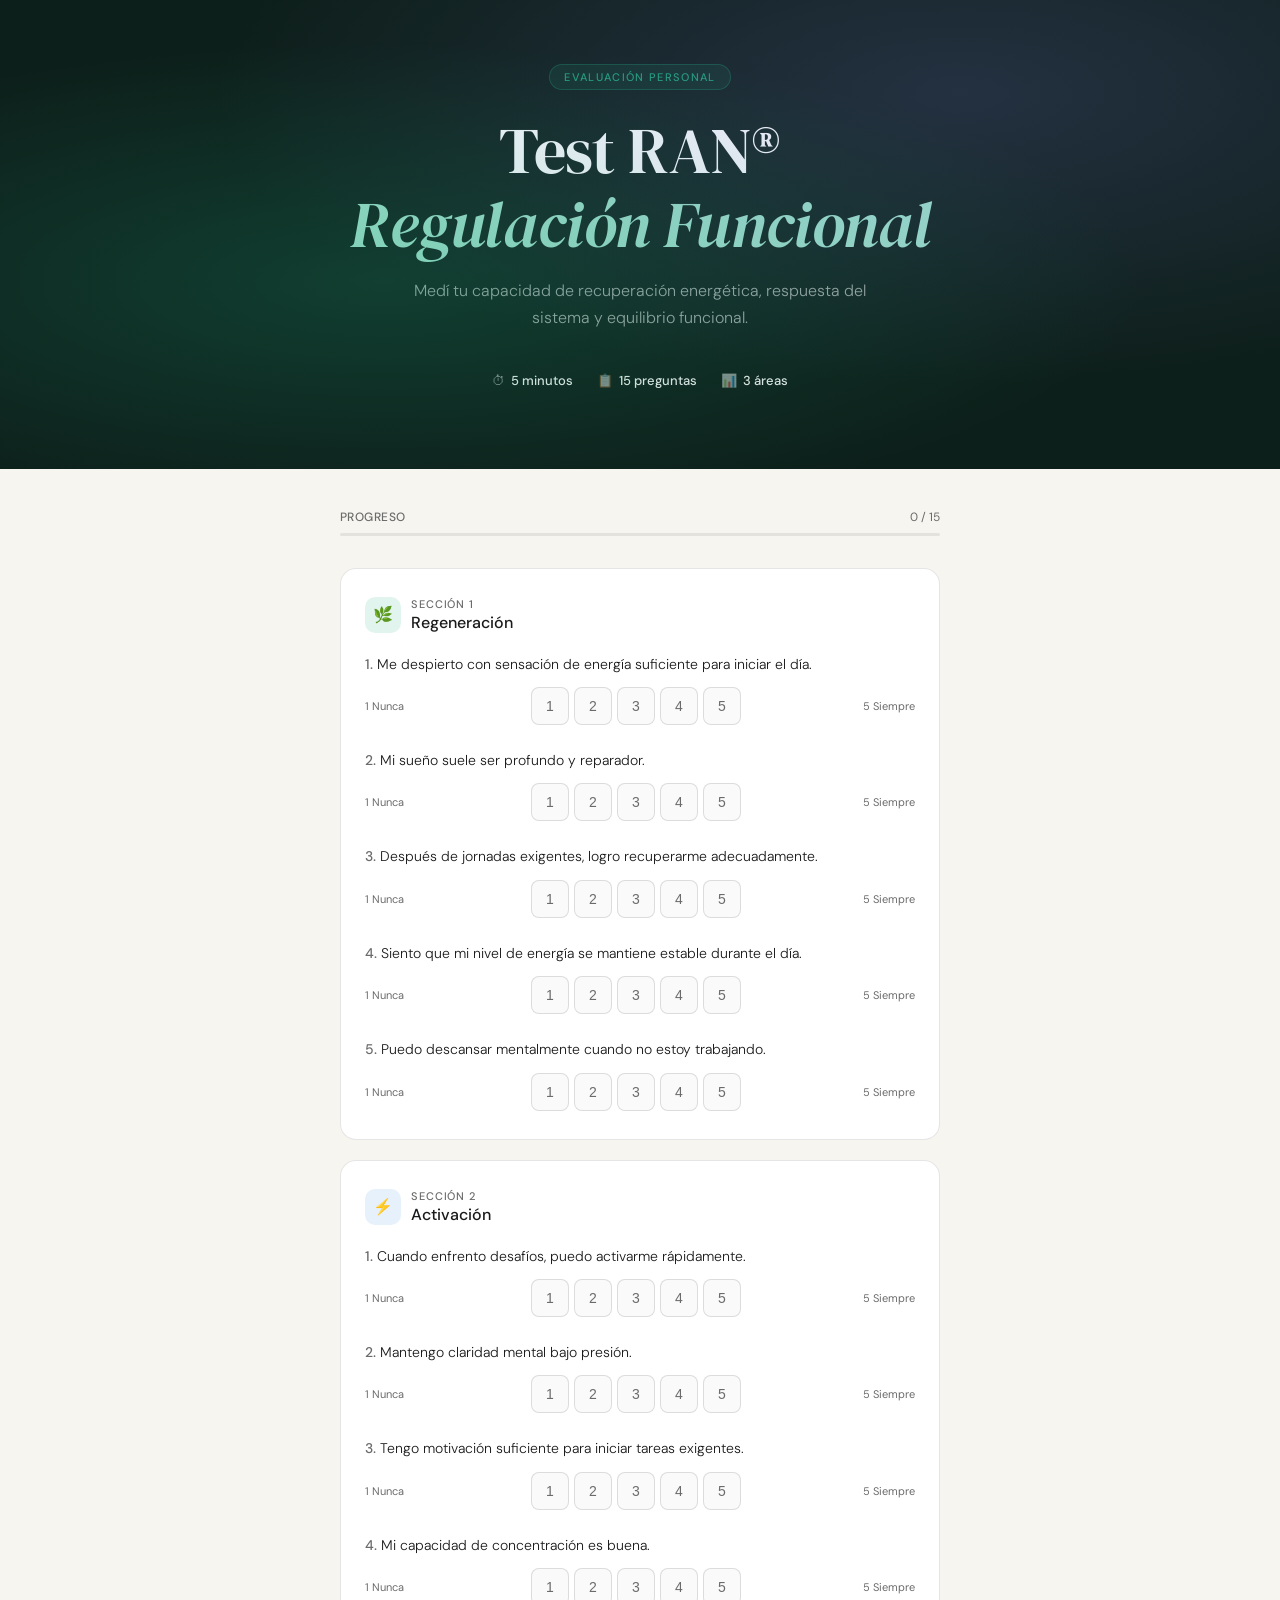
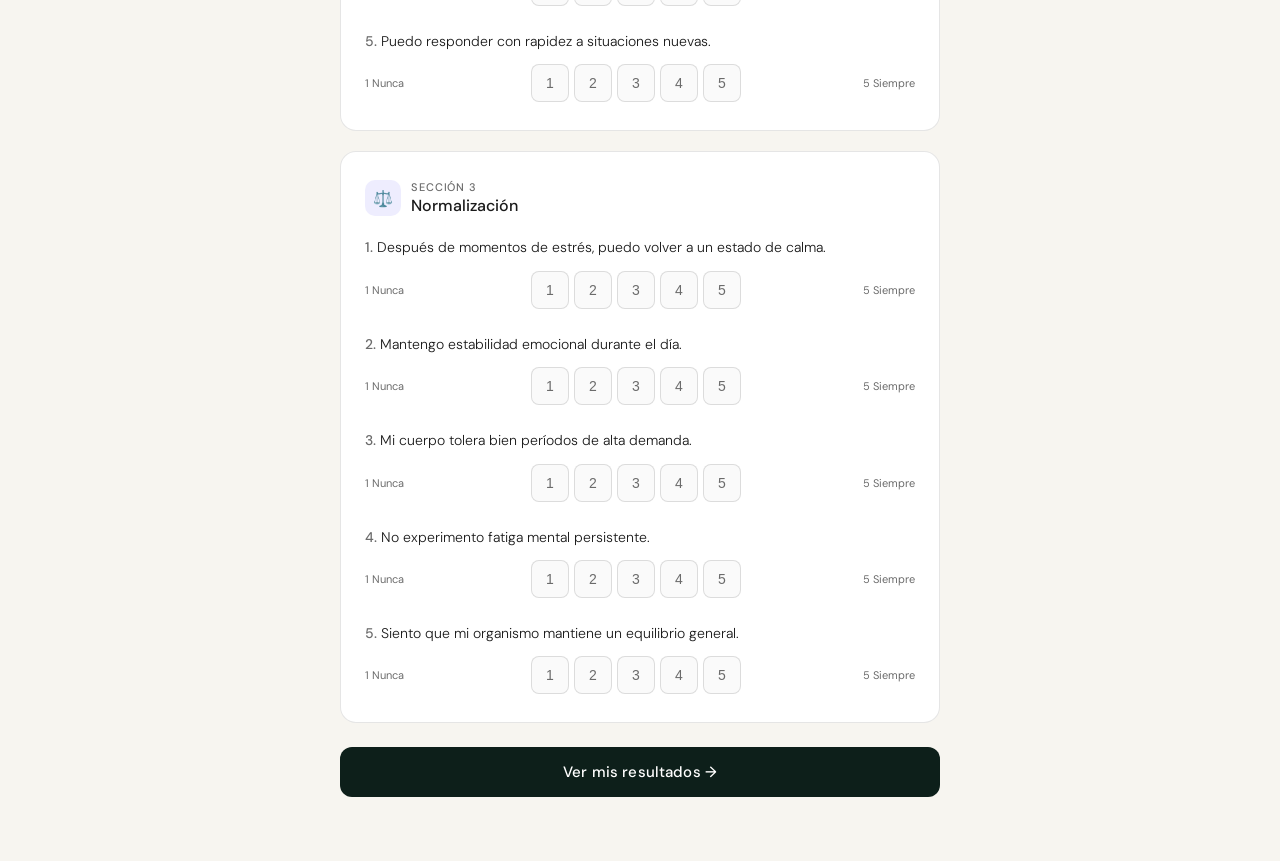
==== index.html @ 5f50fee4 "Add files via upload" ====
<!DOCTYPE html>
<html lang="es">
<head>
<meta charset="UTF-8">
<meta name="viewport" content="width=device-width, initial-scale=1.0">
<title>Test RAN® — Evaluación de Regulación Funcional</title>
<link href="https://fonts.googleapis.com/css2?family=DM+Serif+Display&family=DM+Sans:wght@300;400;500&display=swap" rel="stylesheet">
<style>
  *, *::before, *::after { box-sizing: border-box; margin: 0; padding: 0; }

  :root {
    --teal: #1D9E75;
    --teal-light: #E1F5EE;
    --teal-dark: #0F6E56;
    --blue: #378ADD;
    --blue-light: #E6F1FB;
    --blue-dark: #185FA5;
    --purple: #7F77DD;
    --purple-light: #EEEDFE;
    --purple-dark: #534AB7;
    --amber: #BA7517;
    --amber-light: #FAEEDA;
    --red: #A32D2D;
    --red-light: #FCEBEB;
    --green: #3B6D11;
    --green-light: #EAF3DE;
    --text: #1a1a1a;
    --text-muted: #6b6b6b;
    --border: rgba(0,0,0,0.1);
    --bg: #f7f5f0;
    --card: #ffffff;
  }

  html { scroll-behavior: smooth; }

  body {
    font-family: 'DM Sans', sans-serif;
    background: var(--bg);
    color: var(--text);
    min-height: 100vh;
    padding: 0;
  }

  /* HERO */
  .hero {
    background: #0d1f1a;
    color: #fff;
    padding: 4rem 1.5rem 5rem;
    text-align: center;
    position: relative;
    overflow: hidden;
  }
  .hero::before {
    content: '';
    position: absolute;
    inset: 0;
    background: radial-gradient(ellipse at 30% 60%, rgba(29,158,117,0.25) 0%, transparent 60%),
                radial-gradient(ellipse at 75% 20%, rgba(127,119,221,0.2) 0%, transparent 55%);
    pointer-events: none;
  }
  .hero-eyebrow {
    display: inline-block;
    font-size: 11px;
    font-weight: 500;
    letter-spacing: 0.12em;
    text-transform: uppercase;
    color: var(--teal);
    background: rgba(29,158,117,0.12);
    border: 1px solid rgba(29,158,117,0.3);
    padding: 5px 14px;
    border-radius: 100px;
    margin-bottom: 1.5rem;
  }
  .hero h1 {
    font-family: 'DM Serif Display', serif;
    font-size: clamp(2.4rem, 6vw, 4rem);
    font-weight: 400;
    line-height: 1.15;
    margin-bottom: 1rem;
    letter-spacing: -0.01em;
  }
  .hero h1 em {
    font-style: italic;
    color: #9FE1CB;
  }
  .hero-sub {
    font-size: 16px;
    color: rgba(255,255,255,0.6);
    max-width: 480px;
    margin: 0 auto 2.5rem;
    line-height: 1.7;
    font-weight: 300;
  }
  .hero-meta {
    display: flex; gap: 1.5rem; justify-content: center; flex-wrap: wrap;
  }
  .hero-chip {
    font-size: 13px;
    color: rgba(255,255,255,0.5);
    display: flex; align-items: center; gap: 6px;
  }
  .hero-chip span { color: rgba(255,255,255,0.9); font-weight: 500; }

  /* MAIN */
  .container { max-width: 640px; margin: 0 auto; padding: 2.5rem 1.25rem 4rem; }

  /* PROGRESS */
  .progress-wrap { margin-bottom: 2rem; }
  .progress-top { display: flex; justify-content: space-between; align-items: center; margin-bottom: 8px; }
  .progress-label { font-size: 12px; color: var(--text-muted); font-weight: 500; letter-spacing: 0.04em; text-transform: uppercase; }
  .progress-count { font-size: 12px; color: var(--text-muted); }
  .progress-bar { height: 3px; background: rgba(0,0,0,0.08); border-radius: 2px; }
  .progress-fill { height: 100%; border-radius: 2px; background: var(--teal); transition: width 0.4s ease; }

  /* SECTION CARD */
  .section-card {
    background: var(--card);
    border-radius: 16px;
    border: 1px solid var(--border);
    padding: 1.75rem 1.5rem;
    margin-bottom: 1.25rem;
    animation: fadeUp 0.4s ease both;
  }
  @keyframes fadeUp {
    from { opacity: 0; transform: translateY(12px); }
    to { opacity: 1; transform: translateY(0); }
  }
  .section-card:nth-child(2) { animation-delay: 0.05s; }
  .section-card:nth-child(3) { animation-delay: 0.1s; }

  .section-head { display: flex; align-items: center; gap: 10px; margin-bottom: 1.25rem; }
  .section-icon {
    width: 36px; height: 36px; border-radius: 10px;
    display: flex; align-items: center; justify-content: center;
    font-size: 16px;
  }
  .icon-teal { background: var(--teal-light); }
  .icon-blue { background: var(--blue-light); }
  .icon-purple { background: var(--purple-light); }
  .section-info {}
  .section-num { font-size: 11px; font-weight: 500; color: var(--text-muted); text-transform: uppercase; letter-spacing: 0.08em; }
  .section-name { font-size: 16px; font-weight: 500; color: var(--text); margin-top: 1px; }

  /* QUESTIONS */
  .question { margin-bottom: 1.5rem; }
  .question:last-child { margin-bottom: 0; }
  .q-text {
    font-size: 14px; line-height: 1.6; color: var(--text);
    margin-bottom: 12px; font-weight: 300;
  }
  .q-num-inline { font-weight: 500; color: var(--text-muted); }
  .scale-wrap { display: flex; align-items: center; gap: 8px; }
  .scale-legend { font-size: 11px; color: var(--text-muted); white-space: nowrap; min-width: 44px; font-weight: 400; }
  .scale-legend.right { text-align: right; }
  .scale-btns { display: flex; gap: 5px; flex: 1; justify-content: center; }
  .sbtn {
    width: 38px; height: 38px; border-radius: 8px;
    border: 1px solid rgba(0,0,0,0.12);
    background: #fafafa;
    font-size: 14px; font-weight: 500; color: var(--text-muted);
    cursor: pointer; transition: all 0.15s;
    display: flex; align-items: center; justify-content: center;
  }
  .sbtn:hover { border-color: rgba(0,0,0,0.25); color: var(--text); transform: translateY(-1px); }
  .sbtn.active-teal { background: var(--teal); border-color: var(--teal-dark); color: #fff; transform: translateY(-1px); }
  .sbtn.active-blue { background: var(--blue); border-color: var(--blue-dark); color: #fff; transform: translateY(-1px); }
  .sbtn.active-purple { background: var(--purple); border-color: var(--purple-dark); color: #fff; transform: translateY(-1px); }

  /* SUBMIT */
  .submit-wrap { margin-top: 1.5rem; }
  .warn { font-size: 13px; color: var(--red); background: var(--red-light); border-radius: 8px; padding: 10px 14px; margin-bottom: 12px; display: none; }
  .submit-btn {
    width: 100%; padding: 15px;
    background: #0d1f1a; color: #fff;
    border: none; border-radius: 12px;
    font-family: 'DM Sans', sans-serif;
    font-size: 15px; font-weight: 500;
    cursor: pointer; transition: all 0.2s;
    letter-spacing: 0.01em;
  }
  .submit-btn:hover { background: #162e27; transform: translateY(-1px); }
  .submit-btn:active { transform: scale(0.99); }

  /* RESULTS */
  #result-view { display: none; animation: fadeUp 0.5s ease both; }
  .result-hero {
    background: #0d1f1a; color: #fff;
    border-radius: 16px; padding: 2rem 1.75rem;
    margin-bottom: 1.25rem; text-align: center;
    position: relative; overflow: hidden;
  }
  .result-hero::before {
    content: '';
    position: absolute; inset: 0;
    background: radial-gradient(ellipse at 50% 0%, rgba(29,158,117,0.3) 0%, transparent 70%);
    pointer-events: none;
  }
  .result-hero h2 {
    font-family: 'DM Serif Display', serif;
    font-size: 2rem; font-weight: 400;
    margin-bottom: 6px;
  }
  .result-hero p { font-size: 13px; color: rgba(255,255,255,0.5); font-weight: 300; }

  .area-card {
    background: var(--card);
    border: 1px solid var(--border);
    border-radius: 16px;
    padding: 1.5rem;
    margin-bottom: 1rem;
  }
  .area-top { display: flex; justify-content: space-between; align-items: flex-start; margin-bottom: 12px; }
  .area-label { font-size: 13px; color: var(--text-muted); font-weight: 400; margin-bottom: 2px; }
  .area-name-big { font-size: 17px; font-weight: 500; color: var(--text); }
  .area-score-big { font-size: 2rem; font-weight: 500; line-height: 1; }
  .area-score-max { font-size: 13px; color: var(--text-muted); }
  .area-bar-bg { height: 5px; background: rgba(0,0,0,0.07); border-radius: 3px; margin-bottom: 12px; }
  .area-bar-fill { height: 100%; border-radius: 3px; transition: width 0.8s cubic-bezier(.4,0,.2,1); width: 0; }
  .area-diag { display: inline-block; font-size: 13px; font-weight: 500; padding: 5px 12px; border-radius: 100px; }
  .d-opt { background: var(--green-light); color: var(--green); }
  .d-bien { background: var(--blue-light); color: var(--blue-dark); }
  .d-riesgo { background: var(--amber-light); color: var(--amber); }
  .d-dis { background: var(--red-light); color: var(--red); }

  .scale-ref {
    background: var(--card); border: 1px solid var(--border);
    border-radius: 12px; padding: 1.25rem 1.5rem; margin-bottom: 1.25rem;
  }
  .scale-ref h3 { font-size: 13px; font-weight: 500; color: var(--text-muted); text-transform: uppercase; letter-spacing: 0.06em; margin-bottom: 12px; }
  .scale-item { display: flex; align-items: center; gap: 10px; margin-bottom: 8px; font-size: 13px; }
  .scale-dot { width: 8px; height: 8px; border-radius: 50%; flex-shrink: 0; }
  .scale-item:last-child { margin-bottom: 0; }

  .result-footer { font-size: 12px; color: var(--text-muted); line-height: 1.7; text-align: center; margin-bottom: 1.5rem; font-weight: 300; }

  .restart-btn {
    width: 100%; padding: 13px;
    background: transparent; color: var(--text-muted);
    border: 1px solid var(--border); border-radius: 12px;
    font-family: 'DM Sans', sans-serif; font-size: 14px;
    cursor: pointer; transition: all 0.15s;
  }
  .restart-btn:hover { background: rgba(0,0,0,0.04); color: var(--text); }

  @media (max-width: 480px) {
    .hero { padding: 3rem 1.25rem 4rem; }
    .sbtn { width: 34px; height: 34px; font-size: 13px; }
    .scale-legend { display: none; }
    .scale-btns { justify-content: space-between; width: 100%; }
  }
</style>
</head>
<body>

<div class="hero">
  <div class="hero-eyebrow">Evaluación Personal</div>
  <h1>Test RAN®<br><em>Regulación Funcional</em></h1>
  <p class="hero-sub">Medí tu capacidad de recuperación energética, respuesta del sistema y equilibrio funcional.</p>
  <div class="hero-meta">
    <div class="hero-chip">⏱ <span>5 minutos</span></div>
    <div class="hero-chip">📋 <span>15 preguntas</span></div>
    <div class="hero-chip">📊 <span>3 áreas</span></div>
  </div>
</div>

<div class="container">

  <div id="form-view">
    <div class="progress-wrap">
      <div class="progress-top">
        <span class="progress-label">Progreso</span>
        <span class="progress-count" id="prog-count">0 / 15</span>
      </div>
      <div class="progress-bar"><div class="progress-fill" id="prog-fill" style="width:0%"></div></div>
    </div>

    <div class="section-card">
      <div class="section-head">
        <div class="section-icon icon-teal">🌿</div>
        <div class="section-info">
          <div class="section-num">Sección 1</div>
          <div class="section-name">Regeneración</div>
        </div>
      </div>
      <div id="s1-q"></div>
    </div>

    <div class="section-card">
      <div class="section-head">
        <div class="section-icon icon-blue">⚡</div>
        <div class="section-info">
          <div class="section-num">Sección 2</div>
          <div class="section-name">Activación</div>
        </div>
      </div>
      <div id="s2-q"></div>
    </div>

    <div class="section-card">
      <div class="section-head">
        <div class="section-icon icon-purple">⚖️</div>
        <div class="section-info">
          <div class="section-num">Sección 3</div>
          <div class="section-name">Normalización</div>
        </div>
      </div>
      <div id="s3-q"></div>
    </div>

    <div class="submit-wrap">
      <div class="warn" id="warn">Por favor, respondé todas las preguntas antes de continuar.</div>
      <button class="submit-btn" onclick="submitTest()">Ver mis resultados →</button>
    </div>
  </div>

  <div id="result-view">
    <div class="result-hero">
      <h2>¡Test completado!</h2>
      <p>Resultados de tu evaluación RAN®</p>
    </div>

    <div id="areas-out"></div>

    <div class="scale-ref">
      <h3>Escala de referencia</h3>
      <div class="scale-item"><div class="scale-dot" style="background:#3B6D11"></div><strong>20–25 pts:</strong> Sistema funcional óptimo</div>
      <div class="scale-item"><div class="scale-dot" style="background:#185FA5"></div><strong>15–19 pts:</strong> Área funcional pero mejorable</div>
      <div class="scale-item"><div class="scale-dot" style="background:#BA7517"></div><strong>10–14 pts:</strong> Riesgo de desregulación</div>
      <div class="scale-item"><div class="scale-dot" style="background:#A32D2D"></div><strong>Menos de 10 pts:</strong> Disfunción significativa</div>
    </div>

    <p class="result-footer">Este test evalúa tu capacidad de recuperación energética,<br>respuesta del sistema y regulación funcional.</p>
    <button class="restart-btn" onclick="restartTest()">↺ Volver a realizar el test</button>
  </div>

</div>

<script>
const DATA = [
  { id:'s1', cls:'active-teal', color:'#1D9E75', name:'Regeneración', qs:[
    'Me despierto con sensación de energía suficiente para iniciar el día.',
    'Mi sueño suele ser profundo y reparador.',
    'Después de jornadas exigentes, logro recuperarme adecuadamente.',
    'Siento que mi nivel de energía se mantiene estable durante el día.',
    'Puedo descansar mentalmente cuando no estoy trabajando.'
  ]},
  { id:'s2', cls:'active-blue', color:'#378ADD', name:'Activación', qs:[
    'Cuando enfrento desafíos, puedo activarme rápidamente.',
    'Mantengo claridad mental bajo presión.',
    'Tengo motivación suficiente para iniciar tareas exigentes.',
    'Mi capacidad de concentración es buena.',
    'Puedo responder con rapidez a situaciones nuevas.'
  ]},
  { id:'s3', cls:'active-purple', color:'#7F77DD', name:'Normalización', qs:[
    'Después de momentos de estrés, puedo volver a un estado de calma.',
    'Mantengo estabilidad emocional durante el día.',
    'Mi cuerpo tolera bien períodos de alta demanda.',
    'No experimento fatiga mental persistente.',
    'Siento que mi organismo mantiene un equilibrio general.'
  ]}
];

const answers = {};

function getDiag(s) {
  if (s >= 20) return { text:'Sistema funcional óptimo', cls:'d-opt' };
  if (s >= 15) return { text:'Área funcional pero mejorable', cls:'d-bien' };
  if (s >= 10) return { text:'Riesgo de desregulación', cls:'d-riesgo' };
  return { text:'Disfunción significativa', cls:'d-dis' };
}

function buildAll() {
  DATA.forEach(sec => {
    const wrap = document.getElementById(sec.id + '-q');
    wrap.innerHTML = '';
    sec.qs.forEach((q, i) => {
      const div = document.createElement('div');
      div.className = 'question';
      div.innerHTML = `<p class="q-text"><span class="q-num-inline">${i+1}.</span> ${q}</p>
        <div class="scale-wrap">
          <span class="scale-legend">1 Nunca</span>
          <div class="scale-btns" id="${sec.id}-q${i}">
            ${[1,2,3,4,5].map(v=>`<button class="sbtn" onclick="pick('${sec.id}',${i},${v},this,'${sec.cls}')">${v}</button>`).join('')}
          </div>
          <span class="scale-legend right">5 Siempre</span>
        </div>`;
      wrap.appendChild(div);
    });
  });
}

function pick(sid, qi, val, btn, cls) {
  const key = sid + '-' + qi;
  answers[key] = val;
  const row = document.getElementById(sid + '-q' + qi);
  row.querySelectorAll('.sbtn').forEach(b => b.className = 'sbtn');
  btn.classList.add(cls);
  const total = Object.keys(answers).length;
  document.getElementById('prog-fill').style.width = (total / 15 * 100) + '%';
  document.getElementById('prog-count').textContent = total + ' / 15';
}

function submitTest() {
  if (Object.keys(answers).length < 15) {
    document.getElementById('warn').style.display = 'block';
    return;
  }
  document.getElementById('warn').style.display = 'none';

  const out = document.getElementById('areas-out');
  out.innerHTML = '';

  DATA.forEach(sec => {
    let score = 0;
    for (let i = 0; i < 5; i++) score += answers[sec.id + '-' + i];
    const pct = Math.round(score / 25 * 100);
    const d = getDiag(score);
    const card = document.createElement('div');
    card.className = 'area-card';
    card.innerHTML = `
      <div class="area-top">
        <div>
          <div class="area-label">Área evaluada</div>
          <div class="area-name-big">${sec.name}</div>
        </div>
        <div style="text-align:right">
          <div class="area-score-big" style="color:${sec.color}">${score}</div>
          <div class="area-score-max">/ 25 pts</div>
        </div>
      </div>
      <div class="area-bar-bg"><div class="area-bar-fill" id="bar-${sec.id}" style="background:${sec.color}"></div></div>
      <span class="area-diag ${d.cls}">${d.text}</span>`;
    out.appendChild(card);
    setTimeout(() => {
      document.getElementById('bar-' + sec.id).style.width = pct + '%';
    }, 100);
  });

  document.getElementById('form-view').style.display = 'none';
  document.getElementById('result-view').style.display = 'block';
  window.scrollTo({ top: 0, behavior: 'smooth' });
}

function restartTest() {
  for (let k in answers) delete answers[k];
  buildAll();
  document.getElementById('prog-fill').style.width = '0%';
  document.getElementById('prog-count').textContent = '0 / 15';
  document.getElementById('result-view').style.display = 'none';
  document.getElementById('form-view').style.display = 'block';
  window.scrollTo({ top: 0, behavior: 'smooth' });
}

buildAll();
</script>
</body>
</html>
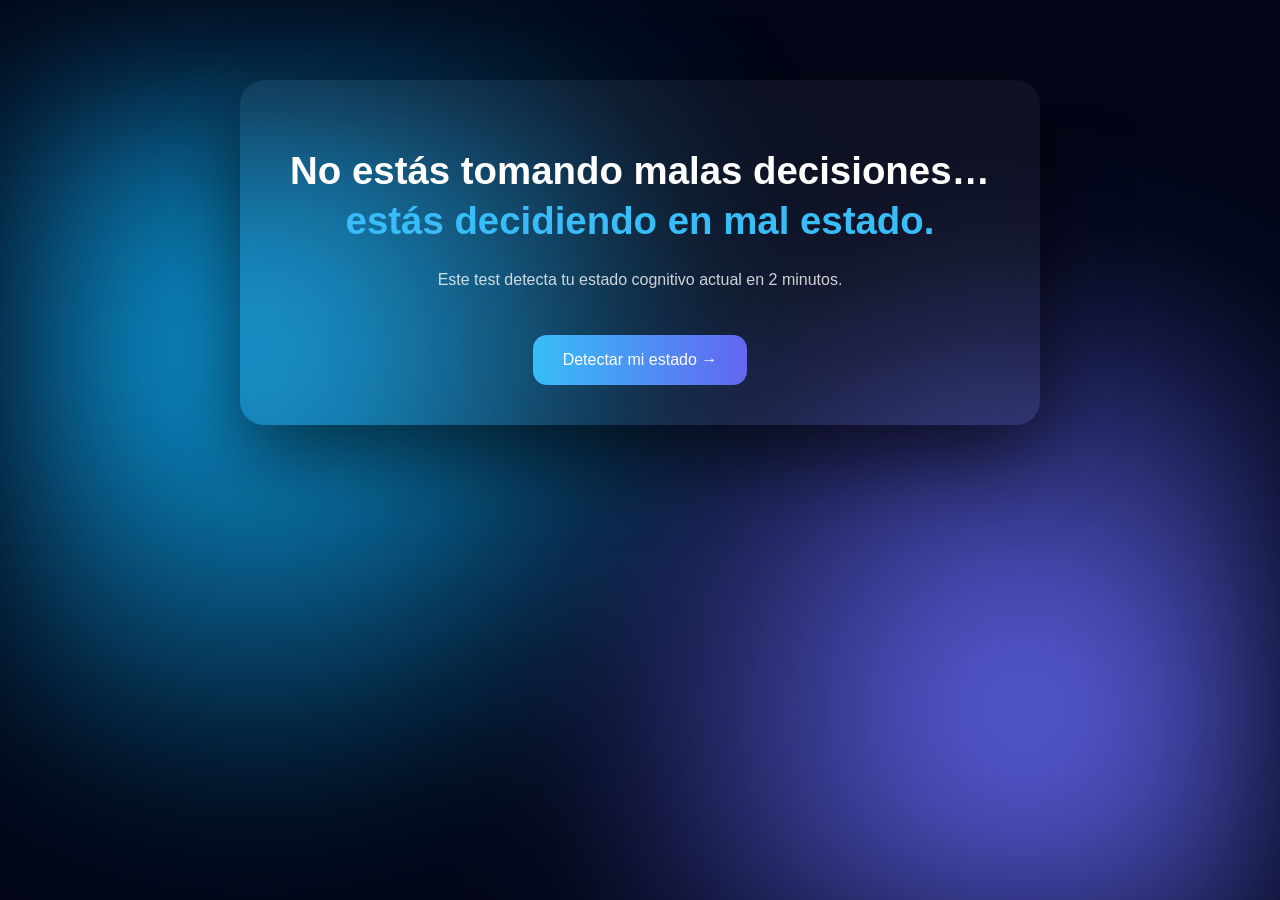
==== commit bcf12401: "Refactor index.html structure and styles" ====
--- a/index.html
+++ b/index.html
@@ -1,457 +1,68 @@
 <!DOCTYPE html>
 <html lang="es">
 <head>
-<meta charset="UTF-8">
-<meta name="viewport" content="width=device-width, initial-scale=1.0">
-<title>Test RAN® — Evaluación de Regulación Funcional</title>
-<link href="https://fonts.googleapis.com/css2?family=DM+Serif+Display&family=DM+Sans:wght@300;400;500&display=swap" rel="stylesheet">
-<style>
-  *, *::before, *::after { box-sizing: border-box; margin: 0; padding: 0; }
-
-  :root {
-    --teal: #1D9E75;
-    --teal-light: #E1F5EE;
-    --teal-dark: #0F6E56;
-    --blue: #378ADD;
-    --blue-light: #E6F1FB;
-    --blue-dark: #185FA5;
-    --purple: #7F77DD;
-    --purple-light: #EEEDFE;
-    --purple-dark: #534AB7;
-    --amber: #BA7517;
-    --amber-light: #FAEEDA;
-    --red: #A32D2D;
-    --red-light: #FCEBEB;
-    --green: #3B6D11;
-    --green-light: #EAF3DE;
-    --text: #1a1a1a;
-    --text-muted: #6b6b6b;
-    --border: rgba(0,0,0,0.1);
-    --bg: #f7f5f0;
-    --card: #ffffff;
-  }
-
-  html { scroll-behavior: smooth; }
-
-  body {
-    font-family: 'DM Sans', sans-serif;
-    background: var(--bg);
-    color: var(--text);
-    min-height: 100vh;
-    padding: 0;
-  }
-
-  /* HERO */
-  .hero {
-    background: #0d1f1a;
-    color: #fff;
-    padding: 4rem 1.5rem 5rem;
-    text-align: center;
-    position: relative;
-    overflow: hidden;
-  }
-  .hero::before {
-    content: '';
-    position: absolute;
-    inset: 0;
-    background: radial-gradient(ellipse at 30% 60%, rgba(29,158,117,0.25) 0%, transparent 60%),
-                radial-gradient(ellipse at 75% 20%, rgba(127,119,221,0.2) 0%, transparent 55%);
-    pointer-events: none;
-  }
-  .hero-eyebrow {
-    display: inline-block;
-    font-size: 11px;
-    font-weight: 500;
-    letter-spacing: 0.12em;
-    text-transform: uppercase;
-    color: var(--teal);
-    background: rgba(29,158,117,0.12);
-    border: 1px solid rgba(29,158,117,0.3);
-    padding: 5px 14px;
-    border-radius: 100px;
-    margin-bottom: 1.5rem;
-  }
-  .hero h1 {
-    font-family: 'DM Serif Display', serif;
-    font-size: clamp(2.4rem, 6vw, 4rem);
-    font-weight: 400;
-    line-height: 1.15;
-    margin-bottom: 1rem;
-    letter-spacing: -0.01em;
-  }
-  .hero h1 em {
-    font-style: italic;
-    color: #9FE1CB;
-  }
-  .hero-sub {
-    font-size: 16px;
-    color: rgba(255,255,255,0.6);
-    max-width: 480px;
-    margin: 0 auto 2.5rem;
-    line-height: 1.7;
-    font-weight: 300;
-  }
-  .hero-meta {
-    display: flex; gap: 1.5rem; justify-content: center; flex-wrap: wrap;
-  }
-  .hero-chip {
-    font-size: 13px;
-    color: rgba(255,255,255,0.5);
-    display: flex; align-items: center; gap: 6px;
-  }
-  .hero-chip span { color: rgba(255,255,255,0.9); font-weight: 500; }
-
-  /* MAIN */
-  .container { max-width: 640px; margin: 0 auto; padding: 2.5rem 1.25rem 4rem; }
-
-  /* PROGRESS */
-  .progress-wrap { margin-bottom: 2rem; }
-  .progress-top { display: flex; justify-content: space-between; align-items: center; margin-bottom: 8px; }
-  .progress-label { font-size: 12px; color: var(--text-muted); font-weight: 500; letter-spacing: 0.04em; text-transform: uppercase; }
-  .progress-count { font-size: 12px; color: var(--text-muted); }
-  .progress-bar { height: 3px; background: rgba(0,0,0,0.08); border-radius: 2px; }
-  .progress-fill { height: 100%; border-radius: 2px; background: var(--teal); transition: width 0.4s ease; }
-
-  /* SECTION CARD */
-  .section-card {
-    background: var(--card);
-    border-radius: 16px;
-    border: 1px solid var(--border);
-    padding: 1.75rem 1.5rem;
-    margin-bottom: 1.25rem;
-    animation: fadeUp 0.4s ease both;
-  }
-  @keyframes fadeUp {
-    from { opacity: 0; transform: translateY(12px); }
-    to { opacity: 1; transform: translateY(0); }
-  }
-  .section-card:nth-child(2) { animation-delay: 0.05s; }
-  .section-card:nth-child(3) { animation-delay: 0.1s; }
-
-  .section-head { display: flex; align-items: center; gap: 10px; margin-bottom: 1.25rem; }
-  .section-icon {
-    width: 36px; height: 36px; border-radius: 10px;
-    display: flex; align-items: center; justify-content: center;
-    font-size: 16px;
-  }
-  .icon-teal { background: var(--teal-light); }
-  .icon-blue { background: var(--blue-light); }
-  .icon-purple { background: var(--purple-light); }
-  .section-info {}
-  .section-num { font-size: 11px; font-weight: 500; color: var(--text-muted); text-transform: uppercase; letter-spacing: 0.08em; }
-  .section-name { font-size: 16px; font-weight: 500; color: var(--text); margin-top: 1px; }
-
-  /* QUESTIONS */
-  .question { margin-bottom: 1.5rem; }
-  .question:last-child { margin-bottom: 0; }
-  .q-text {
-    font-size: 14px; line-height: 1.6; color: var(--text);
-    margin-bottom: 12px; font-weight: 300;
-  }
-  .q-num-inline { font-weight: 500; color: var(--text-muted); }
-  .scale-wrap { display: flex; align-items: center; gap: 8px; }
-  .scale-legend { font-size: 11px; color: var(--text-muted); white-space: nowrap; min-width: 44px; font-weight: 400; }
-  .scale-legend.right { text-align: right; }
-  .scale-btns { display: flex; gap: 5px; flex: 1; justify-content: center; }
-  .sbtn {
-    width: 38px; height: 38px; border-radius: 8px;
-    border: 1px solid rgba(0,0,0,0.12);
-    background: #fafafa;
-    font-size: 14px; font-weight: 500; color: var(--text-muted);
-    cursor: pointer; transition: all 0.15s;
-    display: flex; align-items: center; justify-content: center;
-  }
-  .sbtn:hover { border-color: rgba(0,0,0,0.25); color: var(--text); transform: translateY(-1px); }
-  .sbtn.active-teal { background: var(--teal); border-color: var(--teal-dark); color: #fff; transform: translateY(-1px); }
-  .sbtn.active-blue { background: var(--blue); border-color: var(--blue-dark); color: #fff; transform: translateY(-1px); }
-  .sbtn.active-purple { background: var(--purple); border-color: var(--purple-dark); color: #fff; transform: translateY(-1px); }
-
-  /* SUBMIT */
-  .submit-wrap { margin-top: 1.5rem; }
-  .warn { font-size: 13px; color: var(--red); background: var(--red-light); border-radius: 8px; padding: 10px 14px; margin-bottom: 12px; display: none; }
-  .submit-btn {
-    width: 100%; padding: 15px;
-    background: #0d1f1a; color: #fff;
-    border: none; border-radius: 12px;
-    font-family: 'DM Sans', sans-serif;
-    font-size: 15px; font-weight: 500;
-    cursor: pointer; transition: all 0.2s;
-    letter-spacing: 0.01em;
-  }
-  .submit-btn:hover { background: #162e27; transform: translateY(-1px); }
-  .submit-btn:active { transform: scale(0.99); }
-
-  /* RESULTS */
-  #result-view { display: none; animation: fadeUp 0.5s ease both; }
-  .result-hero {
-    background: #0d1f1a; color: #fff;
-    border-radius: 16px; padding: 2rem 1.75rem;
-    margin-bottom: 1.25rem; text-align: center;
-    position: relative; overflow: hidden;
-  }
-  .result-hero::before {
-    content: '';
-    position: absolute; inset: 0;
-    background: radial-gradient(ellipse at 50% 0%, rgba(29,158,117,0.3) 0%, transparent 70%);
-    pointer-events: none;
-  }
-  .result-hero h2 {
-    font-family: 'DM Serif Display', serif;
-    font-size: 2rem; font-weight: 400;
-    margin-bottom: 6px;
-  }
-  .result-hero p { font-size: 13px; color: rgba(255,255,255,0.5); font-weight: 300; }
-
-  .area-card {
-    background: var(--card);
-    border: 1px solid var(--border);
-    border-radius: 16px;
-    padding: 1.5rem;
-    margin-bottom: 1rem;
-  }
-  .area-top { display: flex; justify-content: space-between; align-items: flex-start; margin-bottom: 12px; }
-  .area-label { font-size: 13px; color: var(--text-muted); font-weight: 400; margin-bottom: 2px; }
-  .area-name-big { font-size: 17px; font-weight: 500; color: var(--text); }
-  .area-score-big { font-size: 2rem; font-weight: 500; line-height: 1; }
-  .area-score-max { font-size: 13px; color: var(--text-muted); }
-  .area-bar-bg { height: 5px; background: rgba(0,0,0,0.07); border-radius: 3px; margin-bottom: 12px; }
-  .area-bar-fill { height: 100%; border-radius: 3px; transition: width 0.8s cubic-bezier(.4,0,.2,1); width: 0; }
-  .area-diag { display: inline-block; font-size: 13px; font-weight: 500; padding: 5px 12px; border-radius: 100px; }
-  .d-opt { background: var(--green-light); color: var(--green); }
-  .d-bien { background: var(--blue-light); color: var(--blue-dark); }
-  .d-riesgo { background: var(--amber-light); color: var(--amber); }
-  .d-dis { background: var(--red-light); color: var(--red); }
-
-  .scale-ref {
-    background: var(--card); border: 1px solid var(--border);
-    border-radius: 12px; padding: 1.25rem 1.5rem; margin-bottom: 1.25rem;
-  }
-  .scale-ref h3 { font-size: 13px; font-weight: 500; color: var(--text-muted); text-transform: uppercase; letter-spacing: 0.06em; margin-bottom: 12px; }
-  .scale-item { display: flex; align-items: center; gap: 10px; margin-bottom: 8px; font-size: 13px; }
-  .scale-dot { width: 8px; height: 8px; border-radius: 50%; flex-shrink: 0; }
-  .scale-item:last-child { margin-bottom: 0; }
-
-  .result-footer { font-size: 12px; color: var(--text-muted); line-height: 1.7; text-align: center; margin-bottom: 1.5rem; font-weight: 300; }
-
-  .restart-btn {
-    width: 100%; padding: 13px;
-    background: transparent; color: var(--text-muted);
-    border: 1px solid var(--border); border-radius: 12px;
-    font-family: 'DM Sans', sans-serif; font-size: 14px;
-    cursor: pointer; transition: all 0.15s;
-  }
-  .restart-btn:hover { background: rgba(0,0,0,0.04); color: var(--text); }
-
-  @media (max-width: 480px) {
-    .hero { padding: 3rem 1.25rem 4rem; }
-    .sbtn { width: 34px; height: 34px; font-size: 13px; }
-    .scale-legend { display: none; }
-    .scale-btns { justify-content: space-between; width: 100%; }
-  }
-</style>
+  <meta charset="UTF-8">
+  <title>RAN Test</title>
+  <link rel="stylesheet" href="style.css">
 </head>
 <body>
 
-<div class="hero">
-  <div class="hero-eyebrow">Evaluación Personal</div>
-  <h1>Test RAN®<br><em>Regulación Funcional</em></h1>
-  <p class="hero-sub">Medí tu capacidad de recuperación energética, respuesta del sistema y equilibrio funcional.</p>
-  <div class="hero-meta">
-    <div class="hero-chip">⏱ <span>5 minutos</span></div>
-    <div class="hero-chip">📋 <span>15 preguntas</span></div>
-    <div class="hero-chip">📊 <span>3 áreas</span></div>
+<div class="bg"></div>
+
+<!-- START -->
+<div class="card center" id="start">
+  <h1>
+    No estás tomando malas decisiones…<br>
+    <span>estás decidiendo en mal estado.</span>
+  </h1>
+
+  <p class="sub">
+    Este test detecta tu estado cognitivo actual en 2 minutos.
+  </p>
+
+  <button class="cta" onclick="startTest()">
+    Detectar mi estado →
+  </button>
+</div>
+
+<!-- QUIZ -->
+<div class="card hidden" id="quiz">
+  <div class="top">
+    <div class="progress">
+      <div id="bar"></div>
+    </div>
+    <span id="step"></span>
+  </div>
+
+  <h2 id="question"></h2>
+
+  <div class="options">
+    <button onclick="answer(1)">1<span>Muy bajo</span></button>
+    <button onclick="answer(2)">2<span>Bajo</span></button>
+    <button onclick="answer(3)">3<span>Normal</span></button>
+    <button onclick="answer(4)">4<span>Alto</span></button>
+    <button onclick="answer(5)">5<span>Muy alto</span></button>
   </div>
 </div>
 
-<div class="container">
+<!-- RESULT -->
+<div class="card hidden center" id="result">
+  <p class="mini">TU ESTADO ACTUAL</p>
 
-  <div id="form-view">
-    <div class="progress-wrap">
-      <div class="progress-top">
-        <span class="progress-label">Progreso</span>
-        <span class="progress-count" id="prog-count">0 / 15</span>
-      </div>
-      <div class="progress-bar"><div class="progress-fill" id="prog-fill" style="width:0%"></div></div>
-    </div>
+  <h1 id="resultText"></h1>
 
-    <div class="section-card">
-      <div class="section-head">
-        <div class="section-icon icon-teal">🌿</div>
-        <div class="section-info">
-          <div class="section-num">Sección 1</div>
-          <div class="section-name">Regeneración</div>
-        </div>
-      </div>
-      <div id="s1-q"></div>
-    </div>
-
-    <div class="section-card">
-      <div class="section-head">
-        <div class="section-icon icon-blue">⚡</div>
-        <div class="section-info">
-          <div class="section-num">Sección 2</div>
-          <div class="section-name">Activación</div>
-        </div>
-      </div>
-      <div id="s2-q"></div>
-    </div>
-
-    <div class="section-card">
-      <div class="section-head">
-        <div class="section-icon icon-purple">⚖️</div>
-        <div class="section-info">
-          <div class="section-num">Sección 3</div>
-          <div class="section-name">Normalización</div>
-        </div>
-      </div>
-      <div id="s3-q"></div>
-    </div>
-
-    <div class="submit-wrap">
-      <div class="warn" id="warn">Por favor, respondé todas las preguntas antes de continuar.</div>
-      <button class="submit-btn" onclick="submitTest()">Ver mis resultados →</button>
-    </div>
+  <div class="scoreBox">
+    <span id="score"></span>
   </div>
 
-  <div id="result-view">
-    <div class="result-hero">
-      <h2>¡Test completado!</h2>
-      <p>Resultados de tu evaluación RAN®</p>
-    </div>
+  <p id="desc"></p>
 
-    <div id="areas-out"></div>
-
-    <div class="scale-ref">
-      <h3>Escala de referencia</h3>
-      <div class="scale-item"><div class="scale-dot" style="background:#3B6D11"></div><strong>20–25 pts:</strong> Sistema funcional óptimo</div>
-      <div class="scale-item"><div class="scale-dot" style="background:#185FA5"></div><strong>15–19 pts:</strong> Área funcional pero mejorable</div>
-      <div class="scale-item"><div class="scale-dot" style="background:#BA7517"></div><strong>10–14 pts:</strong> Riesgo de desregulación</div>
-      <div class="scale-item"><div class="scale-dot" style="background:#A32D2D"></div><strong>Menos de 10 pts:</strong> Disfunción significativa</div>
-    </div>
-
-    <p class="result-footer">Este test evalúa tu capacidad de recuperación energética,<br>respuesta del sistema y regulación funcional.</p>
-    <button class="restart-btn" onclick="restartTest()">↺ Volver a realizar el test</button>
+  <div class="ctaGroup">
+    <button class="cta big">Aprender Método RAN</button>
+    <button class="ghost" onclick="location.reload()">Repetir</button>
   </div>
-
 </div>
 
-<script>
-const DATA = [
-  { id:'s1', cls:'active-teal', color:'#1D9E75', name:'Regeneración', qs:[
-    'Me despierto con sensación de energía suficiente para iniciar el día.',
-    'Mi sueño suele ser profundo y reparador.',
-    'Después de jornadas exigentes, logro recuperarme adecuadamente.',
-    'Siento que mi nivel de energía se mantiene estable durante el día.',
-    'Puedo descansar mentalmente cuando no estoy trabajando.'
-  ]},
-  { id:'s2', cls:'active-blue', color:'#378ADD', name:'Activación', qs:[
-    'Cuando enfrento desafíos, puedo activarme rápidamente.',
-    'Mantengo claridad mental bajo presión.',
-    'Tengo motivación suficiente para iniciar tareas exigentes.',
-    'Mi capacidad de concentración es buena.',
-    'Puedo responder con rapidez a situaciones nuevas.'
-  ]},
-  { id:'s3', cls:'active-purple', color:'#7F77DD', name:'Normalización', qs:[
-    'Después de momentos de estrés, puedo volver a un estado de calma.',
-    'Mantengo estabilidad emocional durante el día.',
-    'Mi cuerpo tolera bien períodos de alta demanda.',
-    'No experimento fatiga mental persistente.',
-    'Siento que mi organismo mantiene un equilibrio general.'
-  ]}
-];
-
-const answers = {};
-
-function getDiag(s) {
-  if (s >= 20) return { text:'Sistema funcional óptimo', cls:'d-opt' };
-  if (s >= 15) return { text:'Área funcional pero mejorable', cls:'d-bien' };
-  if (s >= 10) return { text:'Riesgo de desregulación', cls:'d-riesgo' };
-  return { text:'Disfunción significativa', cls:'d-dis' };
-}
-
-function buildAll() {
-  DATA.forEach(sec => {
-    const wrap = document.getElementById(sec.id + '-q');
-    wrap.innerHTML = '';
-    sec.qs.forEach((q, i) => {
-      const div = document.createElement('div');
-      div.className = 'question';
-      div.innerHTML = `<p class="q-text"><span class="q-num-inline">${i+1}.</span> ${q}</p>
-        <div class="scale-wrap">
-          <span class="scale-legend">1 Nunca</span>
-          <div class="scale-btns" id="${sec.id}-q${i}">
-            ${[1,2,3,4,5].map(v=>`<button class="sbtn" onclick="pick('${sec.id}',${i},${v},this,'${sec.cls}')">${v}</button>`).join('')}
-          </div>
-          <span class="scale-legend right">5 Siempre</span>
-        </div>`;
-      wrap.appendChild(div);
-    });
-  });
-}
-
-function pick(sid, qi, val, btn, cls) {
-  const key = sid + '-' + qi;
-  answers[key] = val;
-  const row = document.getElementById(sid + '-q' + qi);
-  row.querySelectorAll('.sbtn').forEach(b => b.className = 'sbtn');
-  btn.classList.add(cls);
-  const total = Object.keys(answers).length;
-  document.getElementById('prog-fill').style.width = (total / 15 * 100) + '%';
-  document.getElementById('prog-count').textContent = total + ' / 15';
-}
-
-function submitTest() {
-  if (Object.keys(answers).length < 15) {
-    document.getElementById('warn').style.display = 'block';
-    return;
-  }
-  document.getElementById('warn').style.display = 'none';
-
-  const out = document.getElementById('areas-out');
-  out.innerHTML = '';
-
-  DATA.forEach(sec => {
-    let score = 0;
-    for (let i = 0; i < 5; i++) score += answers[sec.id + '-' + i];
-    const pct = Math.round(score / 25 * 100);
-    const d = getDiag(score);
-    const card = document.createElement('div');
-    card.className = 'area-card';
-    card.innerHTML = `
-      <div class="area-top">
-        <div>
-          <div class="area-label">Área evaluada</div>
-          <div class="area-name-big">${sec.name}</div>
-        </div>
-        <div style="text-align:right">
-          <div class="area-score-big" style="color:${sec.color}">${score}</div>
-          <div class="area-score-max">/ 25 pts</div>
-        </div>
-      </div>
-      <div class="area-bar-bg"><div class="area-bar-fill" id="bar-${sec.id}" style="background:${sec.color}"></div></div>
-      <span class="area-diag ${d.cls}">${d.text}</span>`;
-    out.appendChild(card);
-    setTimeout(() => {
-      document.getElementById('bar-' + sec.id).style.width = pct + '%';
-    }, 100);
-  });
-
-  document.getElementById('form-view').style.display = 'none';
-  document.getElementById('result-view').style.display = 'block';
-  window.scrollTo({ top: 0, behavior: 'smooth' });
-}
-
-function restartTest() {
-  for (let k in answers) delete answers[k];
-  buildAll();
-  document.getElementById('prog-fill').style.width = '0%';
-  document.getElementById('prog-count').textContent = '0 / 15';
-  document.getElementById('result-view').style.display = 'none';
-  document.getElementById('form-view').style.display = 'block';
-  window.scrollTo({ top: 0, behavior: 'smooth' });
-}
-
-buildAll();
-</script>
+<script src="script.js"></script>
 </body>
 </html>
--- a/style.css
+++ b/style.css
@@ -0,0 +1,126 @@
+body {
+  margin: 0;
+  font-family: 'Inter', sans-serif;
+  background: #020617;
+  color: white;
+}
+
+.bg {
+  position: fixed;
+  width: 100%;
+  height: 100%;
+  background: radial-gradient(circle at 20% 30%, #0ea5e9 0%, transparent 40%),
+              radial-gradient(circle at 80% 70%, #6366f1 0%, transparent 40%);
+  filter: blur(80px);
+  z-index: -1;
+}
+
+.card {
+  max-width: 720px;
+  margin: 80px auto;
+  padding: 40px;
+  border-radius: 24px;
+  background: rgba(255,255,255,0.05);
+  backdrop-filter: blur(16px);
+  box-shadow: 0 30px 80px rgba(0,0,0,0.6);
+}
+
+.center {
+  text-align: center;
+}
+
+h1 {
+  font-size: 2.4rem;
+  line-height: 1.3;
+}
+
+h1 span {
+  color: #38bdf8;
+}
+
+.sub {
+  opacity: 0.8;
+  margin-top: 20px;
+}
+
+.cta {
+  margin-top: 30px;
+  padding: 16px 30px;
+  border-radius: 14px;
+  border: none;
+  background: linear-gradient(90deg,#38bdf8,#6366f1);
+  color: white;
+  font-size: 16px;
+  cursor: pointer;
+  transition: 0.3s;
+}
+
+.cta:hover {
+  transform: scale(1.07);
+}
+
+.big {
+  font-size: 18px;
+  padding: 18px 40px;
+}
+
+.ghost {
+  margin-top: 15px;
+  background: transparent;
+  border: 1px solid rgba(255,255,255,0.2);
+}
+
+.options {
+  display: flex;
+  justify-content: space-between;
+  margin-top: 40px;
+}
+
+.options button {
+  width: 18%;
+  padding: 20px 0;
+  border-radius: 14px;
+  border: none;
+  background: rgba(255,255,255,0.07);
+  color: white;
+  cursor: pointer;
+  transition: 0.2s;
+}
+
+.options button:hover {
+  background: rgba(56,189,248,0.3);
+  transform: translateY(-5px);
+}
+
+.options span {
+  display: block;
+  font-size: 12px;
+  opacity: 0.7;
+}
+
+.progress {
+  width: 100%;
+  height: 6px;
+  background: rgba(255,255,255,0.1);
+  border-radius: 10px;
+}
+
+#bar {
+  height: 100%;
+  width: 0%;
+  background: #38bdf8;
+  border-radius: 10px;
+  transition: 0.3s;
+}
+
+.scoreBox {
+  margin: 20px 0;
+  padding: 10px 20px;
+  border-radius: 20px;
+  background: rgba(255,255,255,0.1);
+  display: inline-block;
+}
+
+.hidden {
+  display: none;
+}
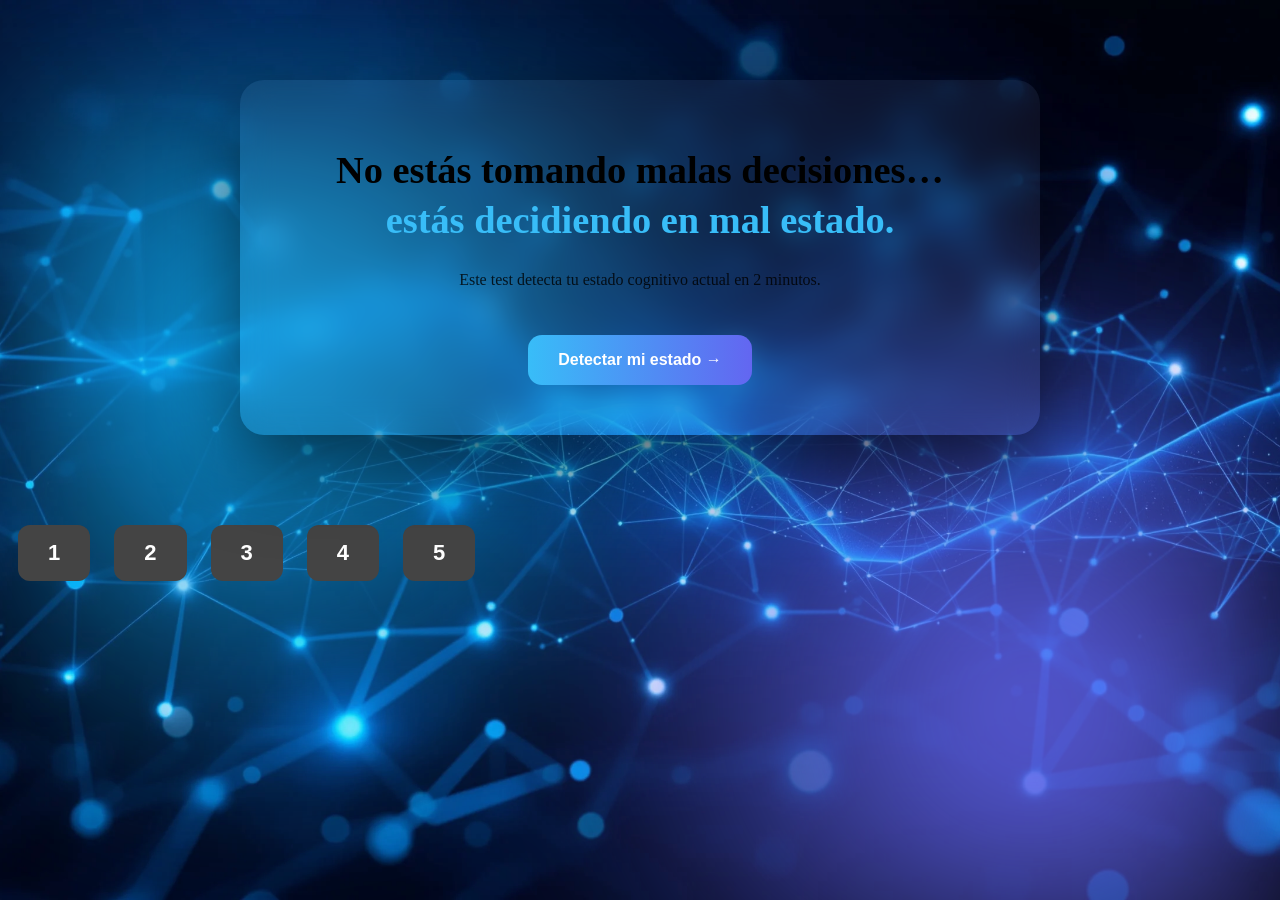
==== commit 01a59639: "Update index.html" ====
--- a/index.html
+++ b/index.html
@@ -66,3 +66,8 @@
 <script src="script.js"></script>
 </body>
 </html>
+<button data-num="1">1</button>
+<button data-num="2">2</button>
+<button data-num="3">3</button>
+<button data-num="4">4</button>
+<button data-num="5">5</button>
--- a/style.css
+++ b/style.css
@@ -1,126 +1,161 @@
-body {
-  margin: 0;
-  font-family: 'Inter', sans-serif;
-  background: #020617;
-  color: white;
-}
-
-.bg {
-  position: fixed;
-  width: 100%;
-  height: 100%;
-  background: radial-gradient(circle at 20% 30%, #0ea5e9 0%, transparent 40%),
-              radial-gradient(circle at 80% 70%, #6366f1 0%, transparent 40%);
-  filter: blur(80px);
-  z-index: -1;
-}
-
-.card {
-  max-width: 720px;
-  margin: 80px auto;
-  padding: 40px;
-  border-radius: 24px;
-  background: rgba(255,255,255,0.05);
-  backdrop-filter: blur(16px);
-  box-shadow: 0 30px 80px rgba(0,0,0,0.6);
-}
-
-.center {
-  text-align: center;
-}
-
-h1 {
-  font-size: 2.4rem;
-  line-height: 1.3;
-}
-
-h1 span {
-  color: #38bdf8;
-}
-
-.sub {
-  opacity: 0.8;
-  margin-top: 20px;
-}
-
-.cta {
-  margin-top: 30px;
-  padding: 16px 30px;
-  border-radius: 14px;
-  border: none;
-  background: linear-gradient(90deg,#38bdf8,#6366f1);
-  color: white;
-  font-size: 16px;
-  cursor: pointer;
-  transition: 0.3s;
-}
-
-.cta:hover {
-  transform: scale(1.07);
-}
-
-.big {
-  font-size: 18px;
-  padding: 18px 40px;
-}
-
-.ghost {
-  margin-top: 15px;
-  background: transparent;
-  border: 1px solid rgba(255,255,255,0.2);
-}
-
-.options {
-  display: flex;
-  justify-content: space-between;
-  margin-top: 40px;
-}
-
-.options button {
-  width: 18%;
-  padding: 20px 0;
-  border-radius: 14px;
-  border: none;
-  background: rgba(255,255,255,0.07);
-  color: white;
-  cursor: pointer;
-  transition: 0.2s;
-}
-
-.options button:hover {
-  background: rgba(56,189,248,0.3);
-  transform: translateY(-5px);
-}
-
-.options span {
-  display: block;
-  font-size: 12px;
-  opacity: 0.7;
-}
-
-.progress {
-  width: 100%;
-  height: 6px;
-  background: rgba(255,255,255,0.1);
-  border-radius: 10px;
-}
-
-#bar {
-  height: 100%;
-  width: 0%;
-  background: #38bdf8;
-  border-radius: 10px;
-  transition: 0.3s;
-}
-
-.scoreBox {
-  margin: 20px 0;
-  padding: 10px 20px;
-  border-radius: 20px;
-  background: rgba(255,255,255,0.1);
-  display: inline-block;
-}
-
-.hidden {
-  display: none;
-}+body {
+   background-image: url("imagen-fondo.png");
+   background-size: cover;
+   background-position: center;
+   background-attachment: fixed;
+}
+
+.bg {
+  position: fixed;
+  width: 100%;
+  height: 100%;
+  background: radial-gradient(circle at 20% 30%, #0ea5e9 0%, transparent 40%),
+              radial-gradient(circle at 80% 70%, #6366f1 0%, transparent 40%);
+  filter: blur(80px);
+  z-index: -1;
+}
+
+.card {
+  max-width: 720px;
+  margin: 80px auto;
+  padding: 40px;
+  border-radius: 24px;
+  background: rgba(255,255,255,0.05);
+  backdrop-filter: blur(16px);
+  box-shadow: 0 30px 80px rgba(0,0,0,0.6);
+}
+
+.center {
+  text-align: center;
+}
+
+h1 {
+  font-size: 2.4rem;
+  line-height: 1.3;
+}
+
+h1 span {
+  color: #38bdf8;
+}
+
+.sub {
+  opacity: 0.8;
+  margin-top: 20px;
+}
+
+.cta {
+  margin-top: 30px;
+  padding: 16px 30px;
+  border-radius: 14px;
+  border: none;
+  background: linear-gradient(90deg,#38bdf8,#6366f1);
+  color: white;
+  font-size: 16px;
+  cursor: pointer;
+  transition: 0.3s;
+}
+
+.cta:hover {
+  transform: scale(1.07);
+}
+
+.big {
+  font-size: 18px;
+  padding: 18px 40px;
+}
+
+.ghost {
+  margin-top: 15px;
+  background: transparent;
+  border: 1px solid rgba(255,255,255,0.2);
+}
+
+.options {
+  display: flex;
+  justify-content: space-between;
+  margin-top: 40px;
+}
+
+.options button {
+  width: 18%;
+  padding: 20px 0;
+  border-radius: 14px;
+  border: none;
+  background: rgba(255,255,255,0.07);
+  color: white;
+  cursor: pointer;
+  transition: 0.2s;
+}
+
+.options button:hover {
+  background: rgba(56,189,248,0.3);
+  transform: translateY(-5px);
+}
+
+.options span {
+  display: block;
+  font-size: 12px;
+  opacity: 0.7;
+}
+
+.progress {
+  width: 100%;
+  height: 6px;
+  background: rgba(255,255,255,0.1);
+  border-radius: 10px;
+}
+
+#bar {
+  height: 100%;
+  width: 0%;
+  background: #38bdf8;
+  border-radius: 10px;
+  transition: 0.3s;
+}
+
+.scoreBox {
+  margin: 20px 0;
+  padding: 10px 20px;
+  border-radius: 20px;
+  background: rgba(255,255,255,0.1);
+  display: inline-block;
+}
+
+.hidden {
+  display: none;
+}
+button {
+    font-size: 22px;
+    padding: 15px 30px;
+    margin: 10px;
+    border: none;
+    border-radius: 12px;
+    background-color: #444; /* color inicial */
+    color: white;
+    font-weight: bold;
+    cursor: pointer;
+    transition: 0.3s;
+}
+button {
+    font-size: 22px;
+    padding: 15px 30px;
+    margin: 10px;
+    border: none;
+    border-radius: 12px;
+    background-color: #444; /* color inicial */
+    color: white;
+    font-weight: bold;
+    cursor: pointer;
+    transition: 0.3s;
+}
+
+button:hover {
+    transform: scale(1.05);
+}
+
+/* Colores cuando están activos */
+.activo-1 { background-color: red; }
+.activo-2 { background-color: orange; }
+.activo-3 { background-color: yellow; color: black; }
+.activo-4 { background-color: green; }
+.activo-5 { background-color: skyblue; }
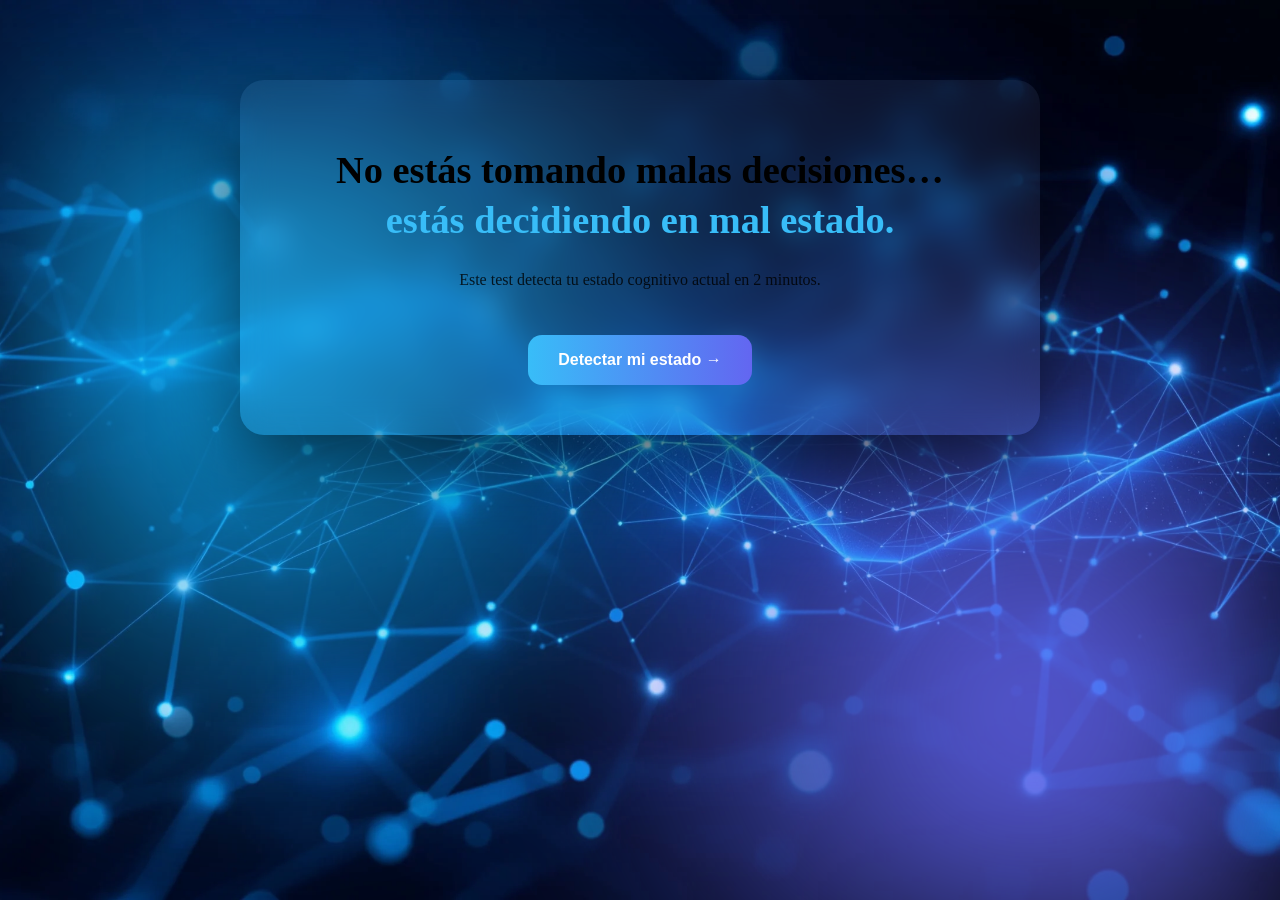
==== commit 3779b3a7: "Remove number buttons from index.html Removed number buttons from the HTML file." ====
--- a/index.html
+++ b/index.html
@@ -66,8 +66,4 @@
 <script src="script.js"></script>
 </body>
 </html>
-<button data-num="1">1</button>
-<button data-num="2">2</button>
-<button data-num="3">3</button>
-<button data-num="4">4</button>
-<button data-num="5">5</button>
+
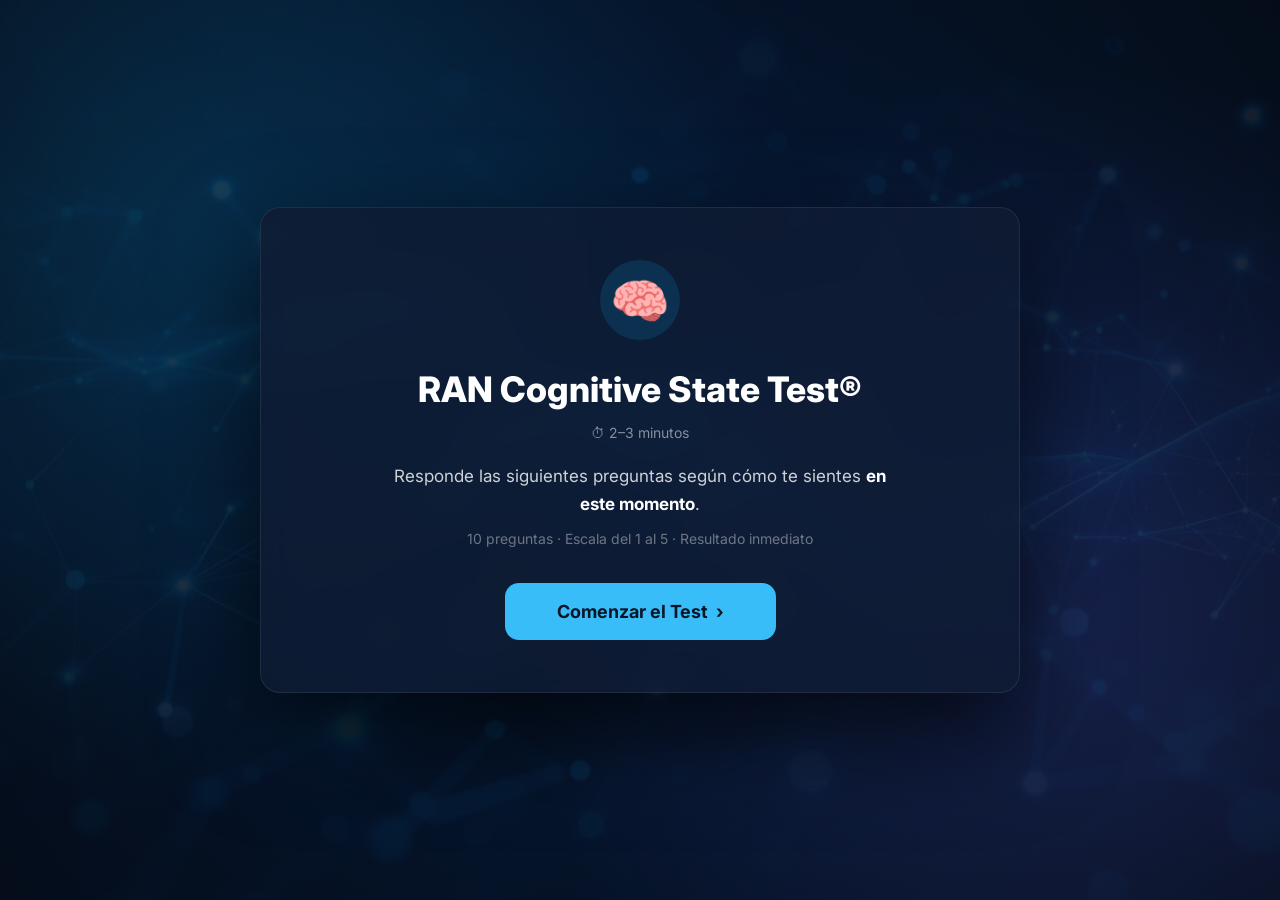
==== commit f8c9b63e: "Rename index (1).html to index.html" ====
--- a/index.html
+++ b/index.html
@@ -2,68 +2,78 @@
 <html lang="es">
 <head>
   <meta charset="UTF-8">
-  <title>RAN Test</title>
+  <meta name="viewport" content="width=device-width, initial-scale=1.0">
+  <title>RAN Cognitive State Test®</title>
   <link rel="stylesheet" href="style.css">
 </head>
 <body>
-
-<div class="bg"></div>
+<div class="bg-dots"></div>
 
 <!-- START -->
-<div class="card center" id="start">
-  <h1>
-    No estás tomando malas decisiones…<br>
-    <span>estás decidiendo en mal estado.</span>
-  </h1>
-
-  <p class="sub">
-    Este test detecta tu estado cognitivo actual en 2 minutos.
-  </p>
-
-  <button class="cta" onclick="startTest()">
-    Detectar mi estado →
-  </button>
+<div class="screen" id="start">
+  <div class="card center">
+    <div class="brain-icon">🧠</div>
+    <h1>RAN Cognitive State Test®</h1>
+    <div class="time-badge">⏱ 2–3 minutos</div>
+    <p class="sub">Responde las siguientes preguntas según cómo te sientes <strong>en este momento</strong>.</p>
+    <p class="meta">10 preguntas · Escala del 1 al 5 · Resultado inmediato</p>
+    <button class="cta-main" onclick="startTest()">Comenzar el Test &nbsp;›</button>
+  </div>
 </div>
 
 <!-- QUIZ -->
-<div class="card hidden" id="quiz">
-  <div class="top">
-    <div class="progress">
-      <div id="bar"></div>
+<div class="screen hidden" id="quiz">
+  <div class="card">
+    <div class="quiz-top">
+      <div class="progress-wrap">
+        <div class="progress-track"><div id="bar"></div></div>
+        <span id="step"></span>
+      </div>
     </div>
-    <span id="step"></span>
-  </div>
-
-  <h2 id="question"></h2>
-
-  <div class="options">
-    <button onclick="answer(1)">1<span>Muy bajo</span></button>
-    <button onclick="answer(2)">2<span>Bajo</span></button>
-    <button onclick="answer(3)">3<span>Normal</span></button>
-    <button onclick="answer(4)">4<span>Alto</span></button>
-    <button onclick="answer(5)">5<span>Muy alto</span></button>
+    <div class="category-label" id="catLabel"></div>
+    <h2 id="question"></h2>
+    <div class="options" id="options">
+      <button onclick="selectAnswer(1)" id="btn1"><span class="num">1</span><span class="lbl">Muy bajo</span></button>
+      <button onclick="selectAnswer(2)" id="btn2"><span class="num">2</span><span class="lbl">Bajo</span></button>
+      <button onclick="selectAnswer(3)" id="btn3"><span class="num">3</span><span class="lbl">Moderado</span></button>
+      <button onclick="selectAnswer(4)" id="btn4"><span class="num">4</span><span class="lbl">Alto</span></button>
+      <button onclick="selectAnswer(5)" id="btn5"><span class="num">5</span><span class="lbl">Muy alto</span></button>
+    </div>
+    <div class="nav-row">
+      <button class="nav-btn prev" id="prevBtn" onclick="prevQ()">‹ &nbsp;Anterior</button>
+      <button class="nav-btn next" id="nextBtn" onclick="nextQ()">Siguiente &nbsp;›</button>
+    </div>
   </div>
 </div>
 
 <!-- RESULT -->
-<div class="card hidden center" id="result">
-  <p class="mini">TU ESTADO ACTUAL</p>
-
-  <h1 id="resultText"></h1>
-
-  <div class="scoreBox">
-    <span id="score"></span>
-  </div>
-
-  <p id="desc"></p>
-
-  <div class="ctaGroup">
-    <button class="cta big">Aprender Método RAN</button>
-    <button class="ghost" onclick="location.reload()">Repetir</button>
+<div class="screen hidden center" id="result">
+  <div class="card center">
+    <div class="result-orb" id="resultOrb"></div>
+    <p class="result-sup">TU ESTADO COGNITIVO ACTUAL</p>
+    <h1 class="result-title" id="resultText"></h1>
+    <div class="score-pill"><span id="scoreNum"></span><span class="score-max"> / 50 puntos</span></div>
+    <p class="result-desc" id="desc"></p>
+    <div class="rec-box">
+      <p class="rec-label">RECOMENDACIÓN</p>
+      <p id="rec"></p>
+    </div>
+    <div class="spectrum-wrap">
+      <div class="spectrum-labels">
+        <span>Saturación</span><span>Fatiga</span><span>Operativo</span><span>Alta claridad</span><span>Estado RAN</span>
+      </div>
+      <div class="spectrum-bar">
+        <div class="spectrum-fill" id="specFill"></div>
+        <div class="spectrum-marker" id="specMarker"></div>
+      </div>
+    </div>
+    <div class="result-btns">
+      <button class="cta-main">Aprender el Método RAN</button>
+      <button class="cta-ghost" onclick="location.reload()">↺ &nbsp;Repetir test</button>
+    </div>
   </div>
 </div>
 
 <script src="script.js"></script>
 </body>
 </html>
-
--- a/style.css
+++ b/style.css
@@ -1,161 +1,341 @@
+@import url('https://fonts.googleapis.com/css2?family=Inter:wght@400;500;600;700;800&display=swap');
+
+*, *::before, *::after { box-sizing: border-box; margin: 0; padding: 0; }
+
 body {
-   background-image: url("imagen-fondo.png");
-   background-size: cover;
-   background-position: center;
-   background-attachment: fixed;
-}
-
-.bg {
+  font-family: 'Inter', sans-serif;
+  background: #050d1a;
+  color: #fff;
+  min-height: 100vh;
+  display: flex;
+  align-items: center;
+  justify-content: center;
+  overflow-x: hidden;
+  background-image: url("imagen-fondo.png");
+  background-size: cover;
+  background-position: center;
+  background-attachment: fixed;
+}
+
+.bg-dots {
   position: fixed;
+  inset: 0;
+  background:
+    radial-gradient(circle at 15% 25%, rgba(14,165,233,0.18) 0%, transparent 45%),
+    radial-gradient(circle at 85% 70%, rgba(99,102,241,0.18) 0%, transparent 45%),
+    radial-gradient(circle at 50% 50%, rgba(6,30,60,0.85) 0%, rgba(5,13,26,0.95) 100%);
+  z-index: -1;
+}
+
+.screen {
   width: 100%;
-  height: 100%;
-  background: radial-gradient(circle at 20% 30%, #0ea5e9 0%, transparent 40%),
-              radial-gradient(circle at 80% 70%, #6366f1 0%, transparent 40%);
-  filter: blur(80px);
-  z-index: -1;
-}
+  min-height: 100vh;
+  display: flex;
+  align-items: center;
+  justify-content: center;
+  padding: 40px 20px;
+}
+.screen.hidden { display: none; }
+.center { text-align: center; }
 
 .card {
-  max-width: 720px;
-  margin: 80px auto;
-  padding: 40px;
-  border-radius: 24px;
-  background: rgba(255,255,255,0.05);
-  backdrop-filter: blur(16px);
-  box-shadow: 0 30px 80px rgba(0,0,0,0.6);
-}
-
-.center {
-  text-align: center;
-}
-
+  width: 100%;
+  max-width: 760px;
+  background: rgba(15, 28, 50, 0.82);
+  backdrop-filter: blur(20px);
+  border: 1px solid rgba(255,255,255,0.08);
+  border-radius: 20px;
+  padding: 52px 56px;
+  box-shadow: 0 40px 100px rgba(0,0,0,0.7);
+}
+
+.brain-icon {
+  font-size: 48px;
+  width: 80px; height: 80px;
+  background: rgba(14,165,233,0.15);
+  border-radius: 50%;
+  display: flex; align-items: center; justify-content: center;
+  margin: 0 auto 28px;
+}
 h1 {
-  font-size: 2.4rem;
-  line-height: 1.3;
-}
-
-h1 span {
-  color: #38bdf8;
-}
-
+  font-size: 2.2rem;
+  font-weight: 800;
+  color: #fff;
+  line-height: 1.2;
+  margin-bottom: 14px;
+}
+.time-badge {
+  font-size: 14px;
+  color: rgba(255,255,255,0.5);
+  margin-bottom: 22px;
+}
 .sub {
-  opacity: 0.8;
-  margin-top: 20px;
-}
-
-.cta {
-  margin-top: 30px;
-  padding: 16px 30px;
+  font-size: 17px;
+  color: rgba(255,255,255,0.8);
+  line-height: 1.6;
+  max-width: 500px;
+  margin: 0 auto 12px;
+}
+.sub strong { color: #fff; }
+.meta {
+  font-size: 14px;
+  color: rgba(255,255,255,0.4);
+  margin-bottom: 36px;
+}
+.cta-main {
+  display: inline-block;
+  background: #38bdf8;
+  color: #0a1628;
+  font-family: 'Inter', sans-serif;
+  font-size: 18px;
+  font-weight: 700;
+  padding: 18px 52px;
   border-radius: 14px;
   border: none;
-  background: linear-gradient(90deg,#38bdf8,#6366f1);
-  color: white;
-  font-size: 16px;
   cursor: pointer;
-  transition: 0.3s;
-}
-
-.cta:hover {
-  transform: scale(1.07);
-}
-
-.big {
-  font-size: 18px;
-  padding: 18px 40px;
-}
-
-.ghost {
-  margin-top: 15px;
-  background: transparent;
-  border: 1px solid rgba(255,255,255,0.2);
-}
-
-.options {
-  display: flex;
-  justify-content: space-between;
-  margin-top: 40px;
-}
-
-.options button {
-  width: 18%;
-  padding: 20px 0;
-  border-radius: 14px;
-  border: none;
-  background: rgba(255,255,255,0.07);
-  color: white;
-  cursor: pointer;
-  transition: 0.2s;
-}
-
-.options button:hover {
-  background: rgba(56,189,248,0.3);
-  transform: translateY(-5px);
-}
-
-.options span {
-  display: block;
-  font-size: 12px;
-  opacity: 0.7;
-}
-
-.progress {
+  transition: all 0.25s;
+}
+.cta-main:hover { background: #7dd3fc; transform: translateY(-2px); }
+
+.quiz-top { margin-bottom: 32px; }
+.progress-track {
   width: 100%;
-  height: 6px;
+  height: 5px;
   background: rgba(255,255,255,0.1);
   border-radius: 10px;
-}
-
-#bar {
+  margin-bottom: 10px;
+}
+.progress-track #bar {
   height: 100%;
   width: 0%;
   background: #38bdf8;
   border-radius: 10px;
-  transition: 0.3s;
-}
-
-.scoreBox {
-  margin: 20px 0;
-  padding: 10px 20px;
-  border-radius: 20px;
+  transition: width 0.4s ease;
+}
+#step {
+  font-size: 13px;
+  color: rgba(255,255,255,0.4);
+}
+
+.category-label {
+  display: flex;
+  align-items: center;
+  gap: 8px;
+  font-size: 13px;
+  font-weight: 700;
+  letter-spacing: 0.1em;
+  color: #38bdf8;
+  text-transform: uppercase;
+  margin-bottom: 16px;
+}
+
+h2 {
+  font-size: 1.9rem;
+  font-weight: 700;
+  color: #fff;
+  line-height: 1.3;
+  margin-bottom: 36px;
+}
+
+.options {
+  display: flex;
+  gap: 12px;
+  margin-bottom: 40px;
+}
+.options button {
+  flex: 1;
+  padding: 28px 8px;
+  border-radius: 14px;
+  border: 1.5px solid rgba(255,255,255,0.1);
+  background: rgba(255,255,255,0.06);
+  color: rgba(255,255,255,0.75);
+  font-family: 'Inter', sans-serif;
+  cursor: pointer;
+  transition: all 0.2s ease;
+  display: flex;
+  flex-direction: column;
+  align-items: center;
+  gap: 10px;
+}
+.options button:hover {
+  background: rgba(56,189,248,0.15);
+  border-color: rgba(56,189,248,0.4);
+  color: #fff;
+  transform: translateY(-3px);
+}
+.options button .num {
+  font-size: 2rem;
+  font-weight: 700;
+  line-height: 1;
+  color: inherit;
+}
+.options button .lbl {
+  font-size: 13px;
+  font-weight: 500;
+  opacity: 0.85;
+  color: inherit;
+}
+
+.options button.sel-1 { background:#ef4444; border-color:#ef4444; color:#fff; transform:translateY(-3px); box-shadow:0 6px 20px rgba(239,68,68,0.45); }
+.options button.sel-2 { background:#f97316; border-color:#f97316; color:#fff; transform:translateY(-3px); box-shadow:0 6px 20px rgba(249,115,22,0.45); }
+.options button.sel-3 { background:#eab308; border-color:#eab308; color:#fff; transform:translateY(-3px); box-shadow:0 6px 20px rgba(234,179,8,0.45); }
+.options button.sel-4 { background:#22c55e; border-color:#22c55e; color:#fff; transform:translateY(-3px); box-shadow:0 6px 20px rgba(34,197,94,0.45); }
+.options button.sel-5 { background:#06b6d4; border-color:#06b6d4; color:#fff; transform:translateY(-3px); box-shadow:0 6px 20px rgba(6,182,212,0.45); }
+
+.nav-row {
+  display: flex;
+  justify-content: space-between;
+  align-items: center;
+}
+.nav-btn {
+  font-family: 'Inter', sans-serif;
+  font-size: 15px;
+  font-weight: 600;
+  padding: 14px 28px;
+  border-radius: 12px;
+  cursor: pointer;
+  transition: all 0.2s;
+}
+.nav-btn.prev {
+  background: transparent;
+  border: none;
+  color: rgba(255,255,255,0.4);
+}
+.nav-btn.prev:hover { color: rgba(255,255,255,0.8); }
+.nav-btn.next {
   background: rgba(255,255,255,0.1);
-  display: inline-block;
-}
-
-.hidden {
-  display: none;
-}
-button {
-    font-size: 22px;
-    padding: 15px 30px;
-    margin: 10px;
-    border: none;
-    border-radius: 12px;
-    background-color: #444; /* color inicial */
-    color: white;
-    font-weight: bold;
-    cursor: pointer;
-    transition: 0.3s;
-}
-button {
-    font-size: 22px;
-    padding: 15px 30px;
-    margin: 10px;
-    border: none;
-    border-radius: 12px;
-    background-color: #444; /* color inicial */
-    color: white;
-    font-weight: bold;
-    cursor: pointer;
-    transition: 0.3s;
-}
-
-button:hover {
-    transform: scale(1.05);
-}
-
-/* Colores cuando están activos */
-.activo-1 { background-color: red; }
-.activo-2 { background-color: orange; }
-.activo-3 { background-color: yellow; color: black; }
-.activo-4 { background-color: green; }
-.activo-5 { background-color: skyblue; }
+  border: 1px solid rgba(255,255,255,0.15);
+  color: rgba(255,255,255,0.5);
+}
+.nav-btn.next.active {
+  background: rgba(255,255,255,0.12);
+  border-color: rgba(255,255,255,0.2);
+  color: #fff;
+}
+.nav-btn.next.ready {
+  background: #38bdf8;
+  border-color: #38bdf8;
+  color: #0a1628;
+}
+.nav-btn.next.ready:hover { background: #7dd3fc; }
+.nav-btn:disabled { opacity: 0.2; cursor: not-allowed; }
+
+.result-orb {
+  width: 72px; height: 72px;
+  border-radius: 50%;
+  margin: 0 auto 20px;
+}
+.result-sup {
+  font-size: 12px;
+  font-weight: 700;
+  letter-spacing: 0.12em;
+  color: rgba(255,255,255,0.45);
+  text-transform: uppercase;
+  margin-bottom: 10px;
+}
+.result-title {
+  font-size: 2.6rem;
+  font-weight: 800;
+  margin-bottom: 16px;
+}
+.score-pill {
+  display: inline-flex;
+  align-items: baseline;
+  gap: 4px;
+  background: rgba(255,255,255,0.1);
+  border-radius: 100px;
+  padding: 8px 22px;
+  margin-bottom: 20px;
+  font-size: 1.4rem;
+  font-weight: 800;
+}
+.score-max { font-size: 14px; font-weight: 500; color: rgba(255,255,255,0.5); }
+.result-desc {
+  font-size: 17px;
+  color: rgba(255,255,255,0.8);
+  margin-bottom: 28px;
+  line-height: 1.6;
+}
+.rec-box {
+  background: rgba(255,255,255,0.06);
+  border: 1px solid rgba(255,255,255,0.1);
+  border-radius: 14px;
+  padding: 22px 28px;
+  margin-bottom: 32px;
+}
+.rec-label {
+  font-size: 11px;
+  font-weight: 700;
+  letter-spacing: 0.12em;
+  color: rgba(255,255,255,0.4);
+  text-transform: uppercase;
+  margin-bottom: 10px;
+}
+#rec { font-size: 16px; color: rgba(255,255,255,0.85); line-height: 1.6; }
+
+.spectrum-wrap { margin-bottom: 36px; }
+.spectrum-labels {
+  display: flex;
+  justify-content: space-between;
+  font-size: 11px;
+  color: rgba(255,255,255,0.35);
+  margin-bottom: 8px;
+}
+.spectrum-bar {
+  position: relative;
+  height: 8px;
+  background: rgba(255,255,255,0.08);
+  border-radius: 10px;
+}
+.spectrum-fill {
+  height: 100%;
+  border-radius: 10px;
+  background: linear-gradient(90deg, #38bdf8, #22c55e);
+  transition: width 1s ease;
+  width: 0%;
+}
+.spectrum-marker {
+  position: absolute;
+  top: 50%;
+  transform: translate(-50%, -50%);
+  width: 16px; height: 16px;
+  background: #fff;
+  border-radius: 50%;
+  box-shadow: 0 0 0 3px rgba(255,255,255,0.3);
+  transition: left 1s ease;
+  left: 0%;
+}
+
+.result-btns {
+  display: flex;
+  gap: 14px;
+  justify-content: center;
+  flex-wrap: wrap;
+}
+.cta-ghost {
+  background: rgba(255,255,255,0.08);
+  border: 1.5px solid rgba(255,255,255,0.2);
+  color: #fff;
+  font-family: 'Inter', sans-serif;
+  font-size: 16px;
+  font-weight: 700;
+  padding: 16px 32px;
+  border-radius: 14px;
+  cursor: pointer;
+  transition: all 0.2s;
+}
+.cta-ghost:hover { background: rgba(255,255,255,0.14); }
+
+@media (max-width: 600px) {
+  .card { padding: 32px 18px; }
+  h1 { font-size: 1.6rem; }
+  h2 { font-size: 1.35rem; }
+  .options { gap: 7px; }
+  .options button { padding: 20px 4px; border-radius: 12px; }
+  .options button .num { font-size: 1.5rem; }
+  .options button .lbl { font-size: 10px; }
+  .result-title { font-size: 2rem; }
+  .spectrum-labels { font-size: 9px; }
+  .result-btns { flex-direction: column; }
+  .cta-main, .cta-ghost { width: 100%; text-align: center; }
+}
